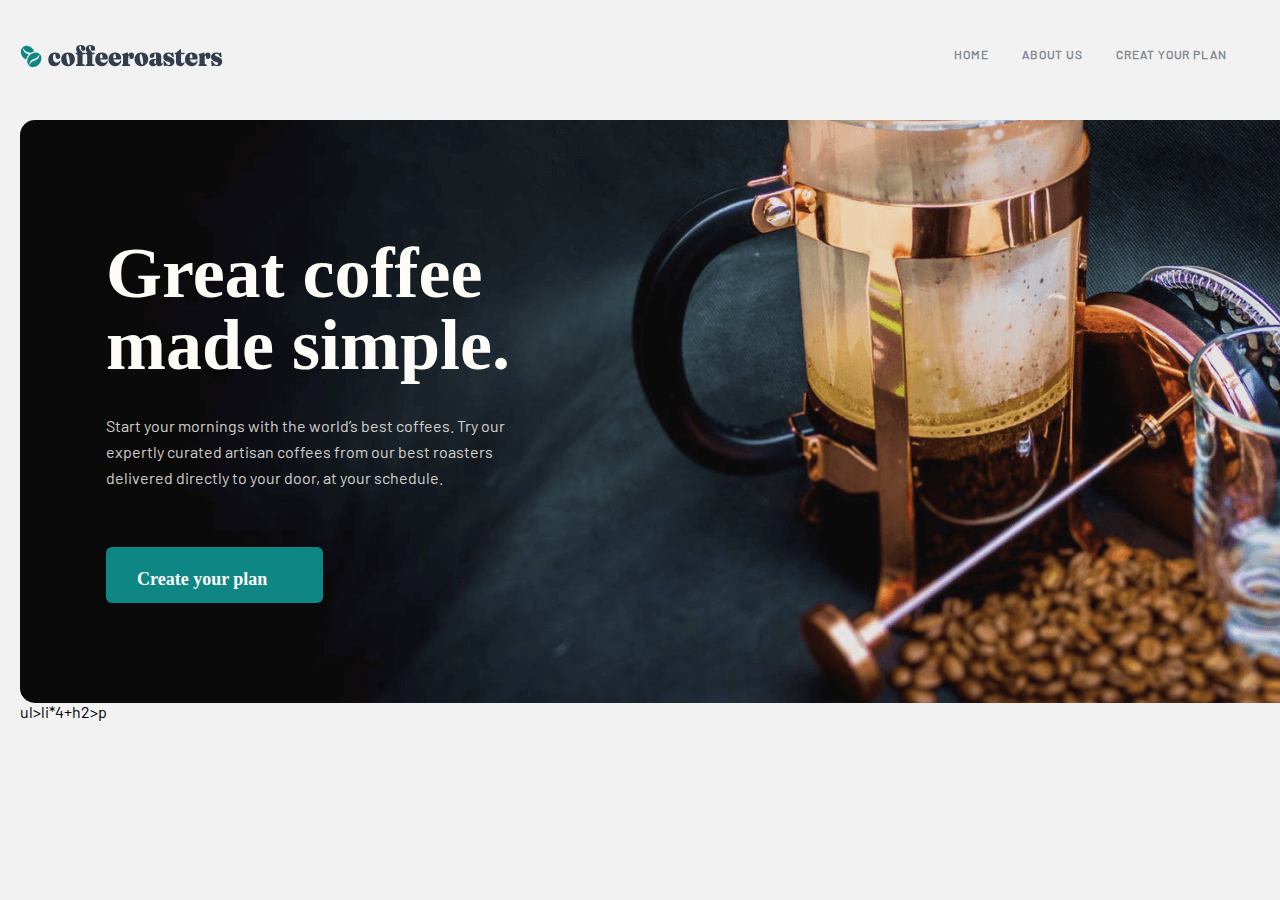
==== index.html @ 74afa766 "Initial Commit" ====
<!DOCTYPE html>
<html lang="en">
<head>
  <meta charset="UTF-8">
  <meta http-equiv="X-UA-Compatible" content="IE=edge">
  <meta name="viewport" content="width=device-width, initial-scale=1.0">
  <link rel="stylesheet" href="css/normalize.css">
  <link rel="stylesheet" href="css/styles.css">
  <title>Coffeeroaster</title>
</head>
<body>
<footer class="container">
<div class="header">
  <div>
    <img src="img/logo.svg" alt="Logo of Coffeeroaster" width="203px" height="24px">
  </div>
  <nav class="nav">
    <ul class="nav-links">
      <li class="nav-item"><a class="nav-link" href="#">home</a></li>
      <li class="nav-item"><a class="nav-link" href="#">about us</a></li>
      <li class="nav-item"><a class="nav-link" href="#">creat your plan</a></li>
    </ul>
  </nav>
</div>
<div class="hero-img">
<h1 class="hero-header">Great coffee
  made simple.</h1>
  <p class="hero-text">Start your mornings with the world’s best coffees. Try our expertly curated artisan coffees from our best roasters delivered directly to your door, at your schedule.</p>
  <div class="hero-link-item"><a class="hero-link" href="#">Create your plan</a></div>
</div>
</footer>


<!-- MAIN -->
<main class="container">
<section class="list">
  ul>li*4+h2>p
</section>
</main>
</body>
</html>
---- css/styles.css ----
@font-face {
  font-family: "Barlow";
  src: url("../fonts/Barlow-Regular.woff2") format("woff2"),
    url("../fonts/Barlow-Regular.woff") format("woff");
  font-weight: normal;
  font-style: normal;
  font-display: swap;
}

@font-face {
  font-family: "Fraunces 9pt";
  src: url("../fonts/Fraunces9pt-Black.woff2") format("woff2"),
    url("../fonts/Fraunces9pt-Black.woff") format("woff");
  font-weight: 900;
  font-style: normal;
  font-display: swap;
}

body {
  font-family: "Barlow";
  font-size: 16px;
  background-color: #F2F2F2;
}

html {
  box-sizing: border-box;
}

*,
*::before,
*::after {
  box-sizing: inherit;
  margin: 0;
}

.container {
  max-width: 1320px;
  padding-left: 20px;
  padding-right: 20px;
  margin-left: auto;
  margin-right: auto;
}

.header {
  display: flex;
  justify-content: center;
  margin-top: 44px;
}

.nav {
  margin-left: auto;
}

.nav-links {
  display: flex;
  list-style: none;
}

.nav-item {
  margin-right: 33px;

}

.nav-link {
  text-decoration: none;
  font-weight: bold;
  font-size: 12px;
  line-height: 15px;
  letter-spacing: 0.923077px;
  text-transform: uppercase;
  color: #83888F;
}

.hero-img {
  padding-left: 86px;
  background-image: url(../img/hero-img.png);
  width: 1280px;
  background-size: cover;
  padding-bottom: 100px;
  border-radius: 15px;

}
.header {;
}

.hero-header {
  font-family: Fraunces;
  padding: 117px 702px 0px 0px;
  margin-bottom: 32px;
  font-style: normal;
  font-weight: 900;
  font-size: 72px;
  line-height: 72px;
  color: #FEFCF7;
}

.hero-text {
  padding-right: 750px;
  margin-bottom: 56px;
  font-style: normal;
  font-weight: normal;
  font-size: 16px;
  line-height: 26px;
  color: #FEFCF7;
  mix-blend-mode: normal;
  opacity: 0.8;
}
.hero-link-item {
  width: 217px;
  height: 56px;
  padding: 15px 31px 16px 31px;
  background:  #0E8784;
  border-radius: 6px;
}
.hero-link  {
text-decoration: none;
font-family: Fraunces;
font-style: normal;
font-weight: 900;
font-size: 18px;
line-height: 35px;
text-align: center;

color: #FEFCF7;
}
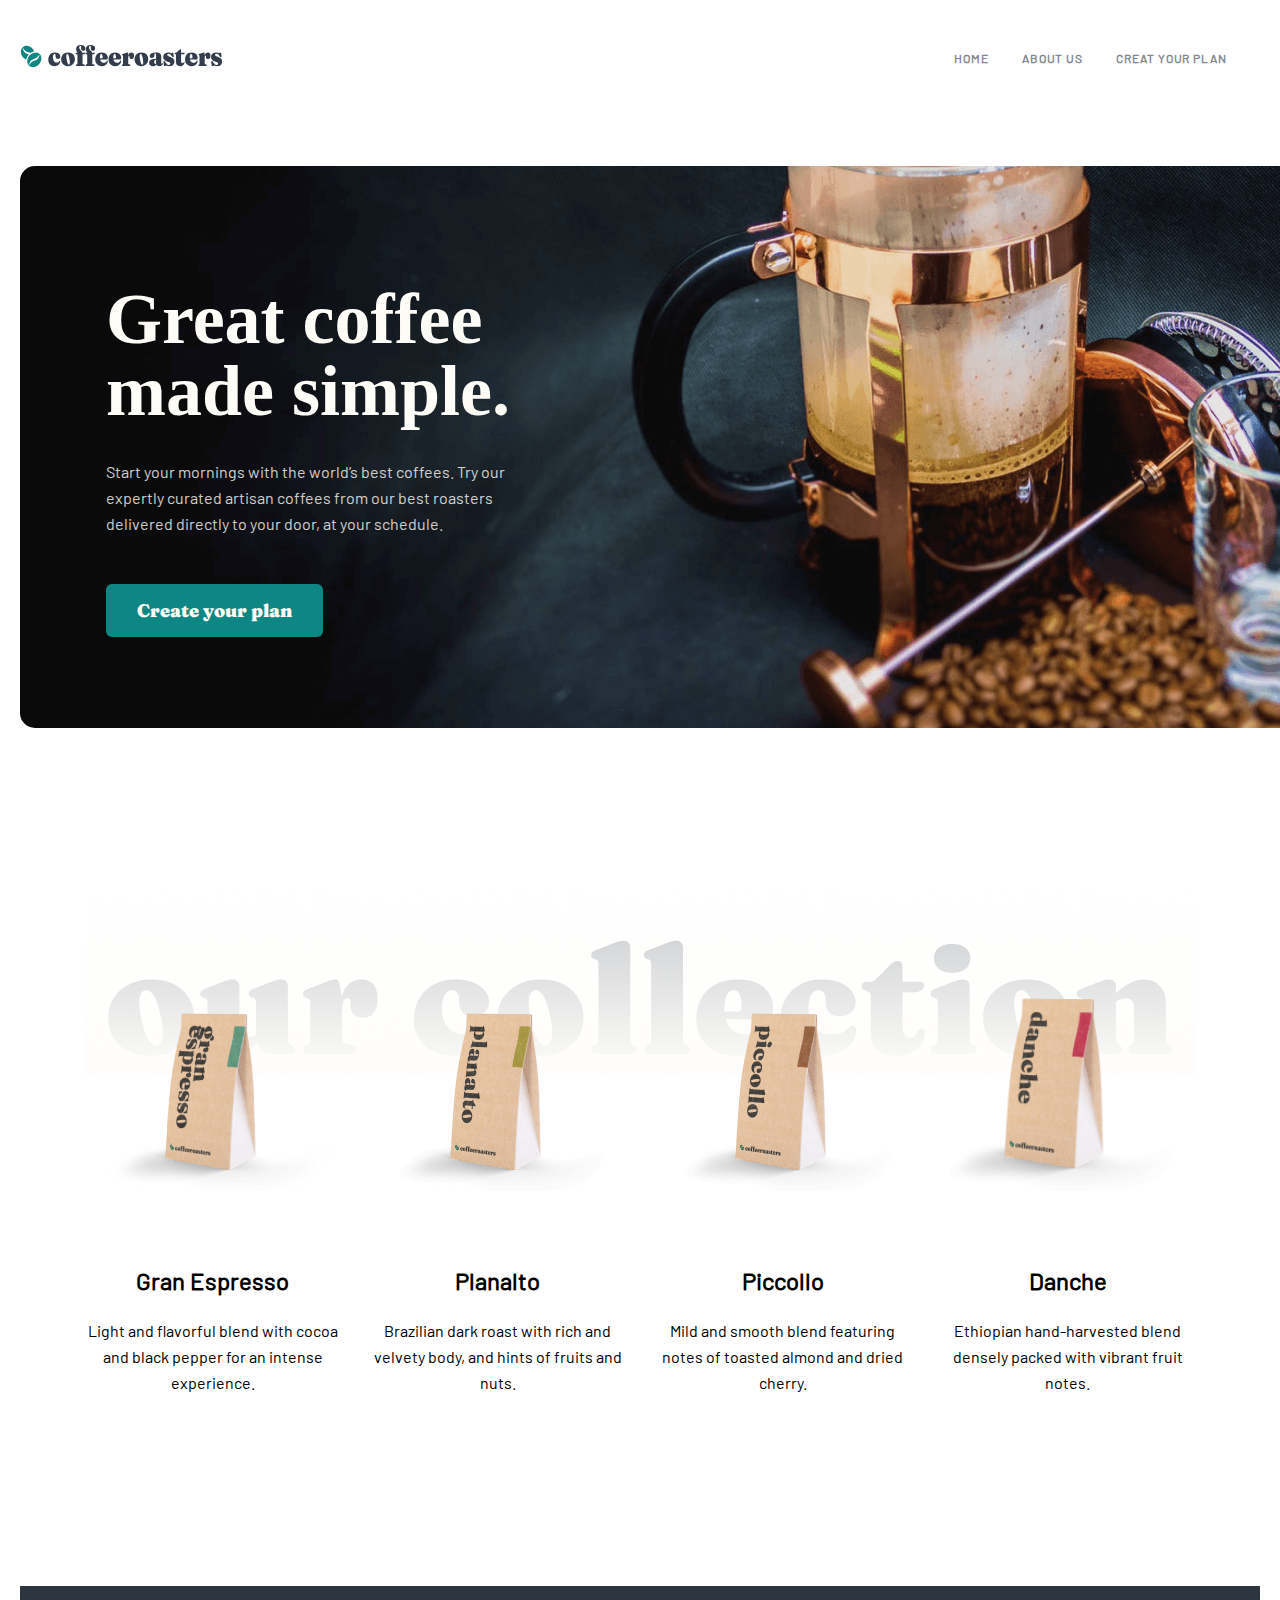
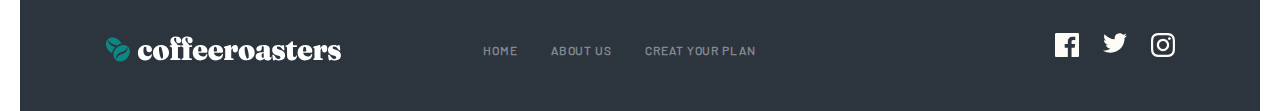
==== commit 39d56fe8: "Add home page collection" ====
--- a/index.html
+++ b/index.html
@@ -16,26 +16,101 @@
   </div>
   <nav class="nav">
     <ul class="nav-links">
-      <li class="nav-item"><a class="nav-link" href="#">home</a></li>
-      <li class="nav-item"><a class="nav-link" href="#">about us</a></li>
-      <li class="nav-item"><a class="nav-link" href="#">creat your plan</a></li>
+      <li class="nav-item"><a class="nav-link" href="index.html">home</a></li>
+      <li class="nav-item"><a class="nav-link" href="about.html">about us</a></li>
+      <li class="nav-item"><a class="nav-link" href="plan.html">creat your plan</a></li>
     </ul>
   </nav>
 </div>
 <div class="hero-img">
 <h1 class="hero-header">Great coffee
   made simple.</h1>
-  <p class="hero-text">Start your mornings with the world’s best coffees. Try our expertly curated artisan coffees from our best roasters delivered directly to your door, at your schedule.</p>
-  <div class="hero-link-item"><a class="hero-link" href="#">Create your plan</a></div>
+  <p class="hero-text">
+    Start your mornings with the world’s best coffees. Try our expertly curated artisan coffees from our best roasters delivered directly to your door, at your schedule.
+  </p>
+    <a class="hero-link" href="#">Create your plan</a>
 </div>
 </footer>
 
 
 <!-- MAIN -->
-<main class="container">
-<section class="list">
-  ul>li*4+h2>p
-</section>
+<main>
+  <section class="collection">
+    <div class="container">
+      <div class="collection-wrapper">
+        <ul class="collection-list">
+          <li class="collection-item">
+            <img class="collection__img" src="img/collection-gran-espresso.png" alt="Gran Espresso Coffee" height="193" width="256" srcset="img/collection-gran-espresso.png 1x, img/collection-gran-espresso@2x.png 2x">
+            <h2 class="collection__heading">Gran Espresso</h2>
+            <p class="collection__text">
+             Light and flavorful blend with cocoa and black pepper for an intense     experience.
+            </p>
+          </li>
+          <li class="collection-item">
+            <img class="collection__img" src="img/collection-planalto.png" alt="Gran Espresso Coffee" height="193" width="256" srcset="img/collection-planalto.png 1x, img/collection-planalto@2x.png 2x">
+            <h2 class="collection__heading">Planalto</h2>
+            <p class="collection__text">
+             Brazilian dark roast with rich and velvety body, and hints of fruits and nuts.
+            </p>
+          </li>
+          <li class="collection-item">
+            <img class="collection__img" src="img/collection-piccollo.png" alt="Gran Espresso Coffee" height="193" width="256" srcset="img/collection-piccollo.png 1x, img/collection-piccollo@2x.png 2x">
+            <h2 class="collection__heading">Piccollo</h2>
+            <p class="collection__text">
+             Mild and smooth blend featuring notes of toasted almond and dried cherry.
+            </p>
+          </li>
+          <li class="collection-item">
+            <img class="collection__img" src="img/collection-danche.png" alt="Gran Espresso Coffee" height="193" width="256" srcset="img/collection-danche.png 1x, img/collection-danche@2x.png 2x">
+            <h2 class="collection__heading">Danche</h2>
+            <p class="collection__text">
+             Ethiopian hand-harvested blend densely packed with vibrant fruit notes.
+            </p>
+          </li>
+        </ul>
+      </div>
+    </div>
+  </section>
 </main>
+<footer >
+  <div class="container">
+    <div class="site-footer">
+      <img src="img/logo-footer.svg" alt="Logo Coffee Roaster">
+
+  <nav class="nav-footer">
+    <ul class="nav-links">
+      <li class="nav-item"><a class="nav-link" href="index.html">home</a></li>
+      <li class="nav-item"><a class="nav-link" href="about.html">about us</a></li>
+      <li class="nav-item"><a class="nav-link" href="plan.html">creat your plan</a></li>
+    </ul>
+  </nav>
+
+  <ul class="footer-link">
+    <li class="footer__link-media">
+      <a href="https://www.facebook.com/avazkhon.rustamov/">
+        <svg class="media-link--footer" width="24" height="24" viewBox="0 0 24 24" fill="none" xmlns="http://www.w3.org/2000/svg">
+        <path d="M22.675 0H1.325C0.593 0 0 0.593 0 1.325V22.676C0 23.407 0.593 24 1.325 24H12.82V14.706H9.692V11.084H12.82V8.413C12.82 5.313 14.713 3.625 17.479 3.625C18.804 3.625 19.942 3.724 20.274 3.768V7.008L18.356 7.009C16.852 7.009 16.561 7.724 16.561 8.772V11.085H20.148L19.681 14.707H16.561V24H22.677C23.407 24 24 23.407 24 22.675V1.325C24 0.593 23.407 0 22.675 0Z" />
+        </svg>
+      </a>
+    </li>
+  </svg>
+    <li class="footer__link-media">
+      <a href="https://twitter.com/avazrustamov1">
+        <svg class="media-link--footer"   width="24" height="20" viewBox="0 0 24 20" fill="none" xmlns="http://www.w3.org/2000/svg">
+        <path d="M24 2.55705C23.117 2.94905 22.168 3.21305 21.172 3.33205C22.189 2.72305 22.97 1.75805 23.337 0.608047C22.386 1.17205 21.332 1.58205 20.21 1.80305C19.313 0.846047 18.032 0.248047 16.616 0.248047C13.437 0.248047 11.101 3.21405 11.819 6.29305C7.728 6.08805 4.1 4.12805 1.671 1.14905C0.381 3.36205 1.002 6.25705 3.194 7.72305C2.388 7.69705 1.628 7.47605 0.965 7.10705C0.911 9.38805 2.546 11.522 4.914 11.997C4.221 12.185 3.462 12.229 2.69 12.081C3.316 14.037 5.134 15.46 7.29 15.5C5.22 17.123 2.612 17.848 0 17.54C2.179 18.937 4.768 19.752 7.548 19.752C16.69 19.752 21.855 12.031 21.543 5.10605C22.505 4.41105 23.34 3.54405 24 2.55705Z"/>
+      </a>
+    </li>
+
+    <li class="footer__link-media">
+      <a href="https://www.instagram.com/avazrustamov_/">
+        <svg class="media-link--footer" width="24" height="24" viewBox="0 0 24 24" fill="none" xmlns="http://www.w3.org/2000/svg">
+        <path fill-rule="evenodd" clip-rule="evenodd" d="M12 0C8.741 0 8.333 0.014 7.053 0.072C2.695 0.272 0.273 2.69 0.073 7.052C0.014 8.333 0 8.741 0 12C0 15.259 0.014 15.668 0.072 16.948C0.272 21.306 2.69 23.728 7.052 23.928C8.333 23.986 8.741 24 12 24C15.259 24 15.668 23.986 16.948 23.928C21.302 23.728 23.73 21.31 23.927 16.948C23.986 15.668 24 15.259 24 12C24 8.741 23.986 8.333 23.928 7.053C23.732 2.699 21.311 0.273 16.949 0.073C15.668 0.014 15.259 0 12 0ZM12 2.163C15.204 2.163 15.584 2.175 16.85 2.233C20.102 2.381 21.621 3.924 21.769 7.152C21.827 8.417 21.838 8.797 21.838 12.001C21.838 15.206 21.826 15.585 21.769 16.85C21.62 20.075 20.105 21.621 16.85 21.769C15.584 21.827 15.206 21.839 12 21.839C8.796 21.839 8.416 21.827 7.151 21.769C3.891 21.62 2.38 20.07 2.232 16.849C2.174 15.584 2.162 15.205 2.162 12C2.162 8.796 2.175 8.417 2.232 7.151C2.381 3.924 3.896 2.38 7.151 2.232C8.417 2.175 8.796 2.163 12 2.163ZM5.838 12C5.838 8.597 8.597 5.838 12 5.838C15.403 5.838 18.162 8.597 18.162 12C18.162 15.404 15.403 18.163 12 18.163C8.597 18.163 5.838 15.403 5.838 12ZM12 16C9.791 16 8 14.21 8 12C8 9.791 9.791 8 12 8C14.209 8 16 9.791 16 12C16 14.21 14.209 16 12 16ZM16.965 5.595C16.965 4.8 17.61 4.155 18.406 4.155C19.201 4.155 19.845 4.8 19.845 5.595C19.845 6.39 19.201 7.035 18.406 7.035C17.61 7.035 16.965 6.39 16.965 5.595Z"/>
+        </svg>
+      </a>
+    </li>
+  </ul>
+    </div>
+  </div>
+</footer>
 </body>
 </html>--- a/css/styles.css
+++ b/css/styles.css
@@ -19,7 +19,9 @@
 body {
   font-family: "Barlow";
   font-size: 16px;
-  background-color: #F2F2F2;
+  line-height: 26px;
+  background-color: #fff;
+  ;
 }
 
 html {
@@ -39,6 +41,17 @@
   padding-right: 20px;
   margin-left: auto;
   margin-right: auto;
+}
+
+.visually-hidden {
+  position: absolute;
+  width: 1px;
+  height: 1px;
+  margin: -1px;
+  border: 0;
+  padding: 0;
+  clip: rect(0 0 0 0);
+  overflow: hidden;
 }
 
 .header {
@@ -80,7 +93,8 @@
   border-radius: 15px;
 
 }
-.header {;
+.header {
+  padding-bottom: 43px;
 }
 
 .hero-header {
@@ -105,21 +119,298 @@
   mix-blend-mode: normal;
   opacity: 0.8;
 }
-.hero-link-item {
-  width: 217px;
-  height: 56px;
-  padding: 15px 31px 16px 31px;
+
+.hero-link  {
+  font-family: "Fraunces 9pt", "Times New Roman", "serif";
+  padding: 15px 31px;
+  text-decoration: none;
+  font-weight: 900;
+  font-size: 18px;
+  line-height: 35px;
   background:  #0E8784;
   border-radius: 6px;
-}
-.hero-link  {
-text-decoration: none;
-font-family: Fraunces;
-font-style: normal;
-font-weight: 900;
-font-size: 18px;
-line-height: 35px;
-text-align: center;
-
-color: #FEFCF7;
+  /* text-align: center; */
+  color: #FEFCF7;
+}
+
+
+/* COLLECTION  */
+.collection {}
+
+.collection-wrapper {
+  background-image: url(../img/collection-bg-img.png);
+  background-position: calc(50%)  150px;
+  background-repeat: no-repeat;
+  padding-top: 270px;
+  padding-bottom: 190px;
+}
+
+.collection-list {
+  display: flex;
+  justify-content: center;
+  list-style: none;
+  padding-left: 0;
+  margin-left: -30px;
+}
+
+.collection-item {
+  margin-left: 30px;
+  width: 255px;
+  text-align: center;
+}
+
+.collection__img {
+  margin-bottom: 70px;
+}
+
+.collection__heading {
+  margin-top: 0;
+  margin-bottom: 24px;
+}
+
+.collection__text {
+  margin: 0;
+}
+
+/* FOOTER */
+.site-footer {
+  display: flex;
+  align-items: center;
+  background-color: #2C343E;
+  padding: 47px 85px;
+}
+
+.nav-footer {
+  margin-left: 102px;
+  margin-right: auto;
+}
+.footer-link {
+  display: flex;
+  list-style: none;
+}
+.footer__link-media:not(:last-child) {
+  margin-right: 24px;
+}
+.media-link--footer {
+  fill: #FEFCF7
+}
+.media-link--footer:hover {
+  fill: #fefcf7d3
+}
+.media-link--footer:active {
+  fill: #fefcf786
+}
+
+/* ABOUT */
+.about-hero {
+  background-image: url(../img/about-hero-bg.png);
+  background-size: center center;
+  padding-top: 137px;
+  padding-bottom: 137px;
+  padding-left: 85px;
+}
+
+
+
+.about__headeing {
+  font-size: 40px;
+  line-height: 48px;
+  color: #FEFCF7;
+  margin-top: 0;
+  font-weight: 900;
+  margin-bottom: 24px;
+}
+
+.about__text {
+    color: #FEFCF7;
+    width: 445px;
+}
+
+
+/* PLAN */
+.hero-plan {
+  background-image: url(../img/plan-bg-hero.png);
+}
+
+.plan-heading {
+  font-family: "Fraunces 9pt",
+  "Times New Roman",
+  serif;
+  font-weight: 900;
+  font-size: 72px;
+  line-height: 72px;
+  color: #FEFCF7;
+}
+
+.plan__text {
+  opacity: 0.8;
+}
+
+.plan-list {
+  margin-right: 125px;
+  list-style: none;
+  padding-left: 0;
+
+}
+
+.plan-list-item {
+  border-bottom: 1px solid #83888F;
+  width: 230px;
+  padding-bottom: 24px;
+  padding-top: 24px;
+}
+
+
+.site-form {
+  padding-top: 144px;
+  padding-bottom: 168px;
+}
+
+.form-wrapper {
+  display: flex;
+}
+
+.order__heading {
+  font-family: "Fraunces 9pt", "Times New Roman", "serif";
+  font-style: normal;
+  font-weight: 900;
+  font-size: 40px;
+  line-height: 48px;
+  color: #83888F;
+
+}
+
+.form-order--heading-top {
+  display: flex;
+  width: 730px;
+  padding-bottom: 56px;
+}
+
+.form-arrow--button {
+  border: none;
+  padding: 0;
+  margin-left: auto;
+  background-color: #fff;
+}
+
+.form-arrow--button:active {
+  rotate: 180deg;
+}
+
+.order-list {
+  display: flex;
+  list-style: none;
+  padding-left: 0;
+  margin-left: -30px;
+}
+.site-order--wrapper {
+  display: none;
+  margin-bottom: 88px;
+}
+
+.site-order--open {
+  display: block;
+}
+
+.order-item {
+  margin-left: 30px;
+}
+
+.plan-list__link {
+  text-decoration: none;
+  font-family: "Fraunces 9pt", "Times New Roman", serif;
+  font-weight: 900;
+  font-size: 24px;
+  line-height: 32px;
+  color: #333D4B;
+  opacity: 0.4;
+
+
+}
+.plan-list__link--active {
+  color: #333D4B;
+  opacity: 1;
+}
+
+.plan-list__num {
+  color: #83888F;
+  margin-right: 24px;
+}
+
+.plan__radio {
+  background-color: red;
+}
+
+.order__text--form {
+  margin: 0;
+}
+
+.order-input__box{
+  background-color: #F4F1EB;
+  /* background-color: #ccc; */
+  border-radius: 8px;
+  padding: 32px 28px 84px 28px;
+  width: 228px;
+
+}
+
+.order-input:checked ~ .order-input__box {
+  /* background-color: #F4F1EB; */
+  background-color: #0E8784;
+
+}
+
+.order__heading--list {
+  margin-top: 0;
+  margin-bottom: 24px;
+}
+
+.order-latter {
+  margin-bottom: 40px;
+}
+
+.order-latter--wrapper {
+  background-color: #333D4B;
+  width: 730px;
+  padding: 47px 64px;
+  border-radius: 8px;
+  margin-bottom: 40px;
+}
+
+.order__summary {
+  font-size: 16px;
+  line-height: 26px;
+  text-transform: uppercase;
+  color: #FFFFFF;
+  opacity: 0.5;
+
+}
+
+.order-summary__text {
+  font-family: "Fraunces 9pt", "Times New Roman", "serif";
+  font-weight: 900;
+  font-size: 24px;
+  line-height: 40px;
+  color: #FFFFFF;
+}
+
+.summary-green {
+  color: #0E8784;
+
+}
+
+.button-plan--form {
+  display: flex;
+  justify-content: flex-end;
+  border: none;
+  background: #E2DEDB;
+  border-radius: 6px;
+  padding: 15px 35px;
+  color: #FEFCF7;
+  font-family: "Fraunces 9pt",
+  "Times New Roman",
+  "serif";
+  font-weight: 900;
+  font-size: 18px;
+  line-height: 25px;
 }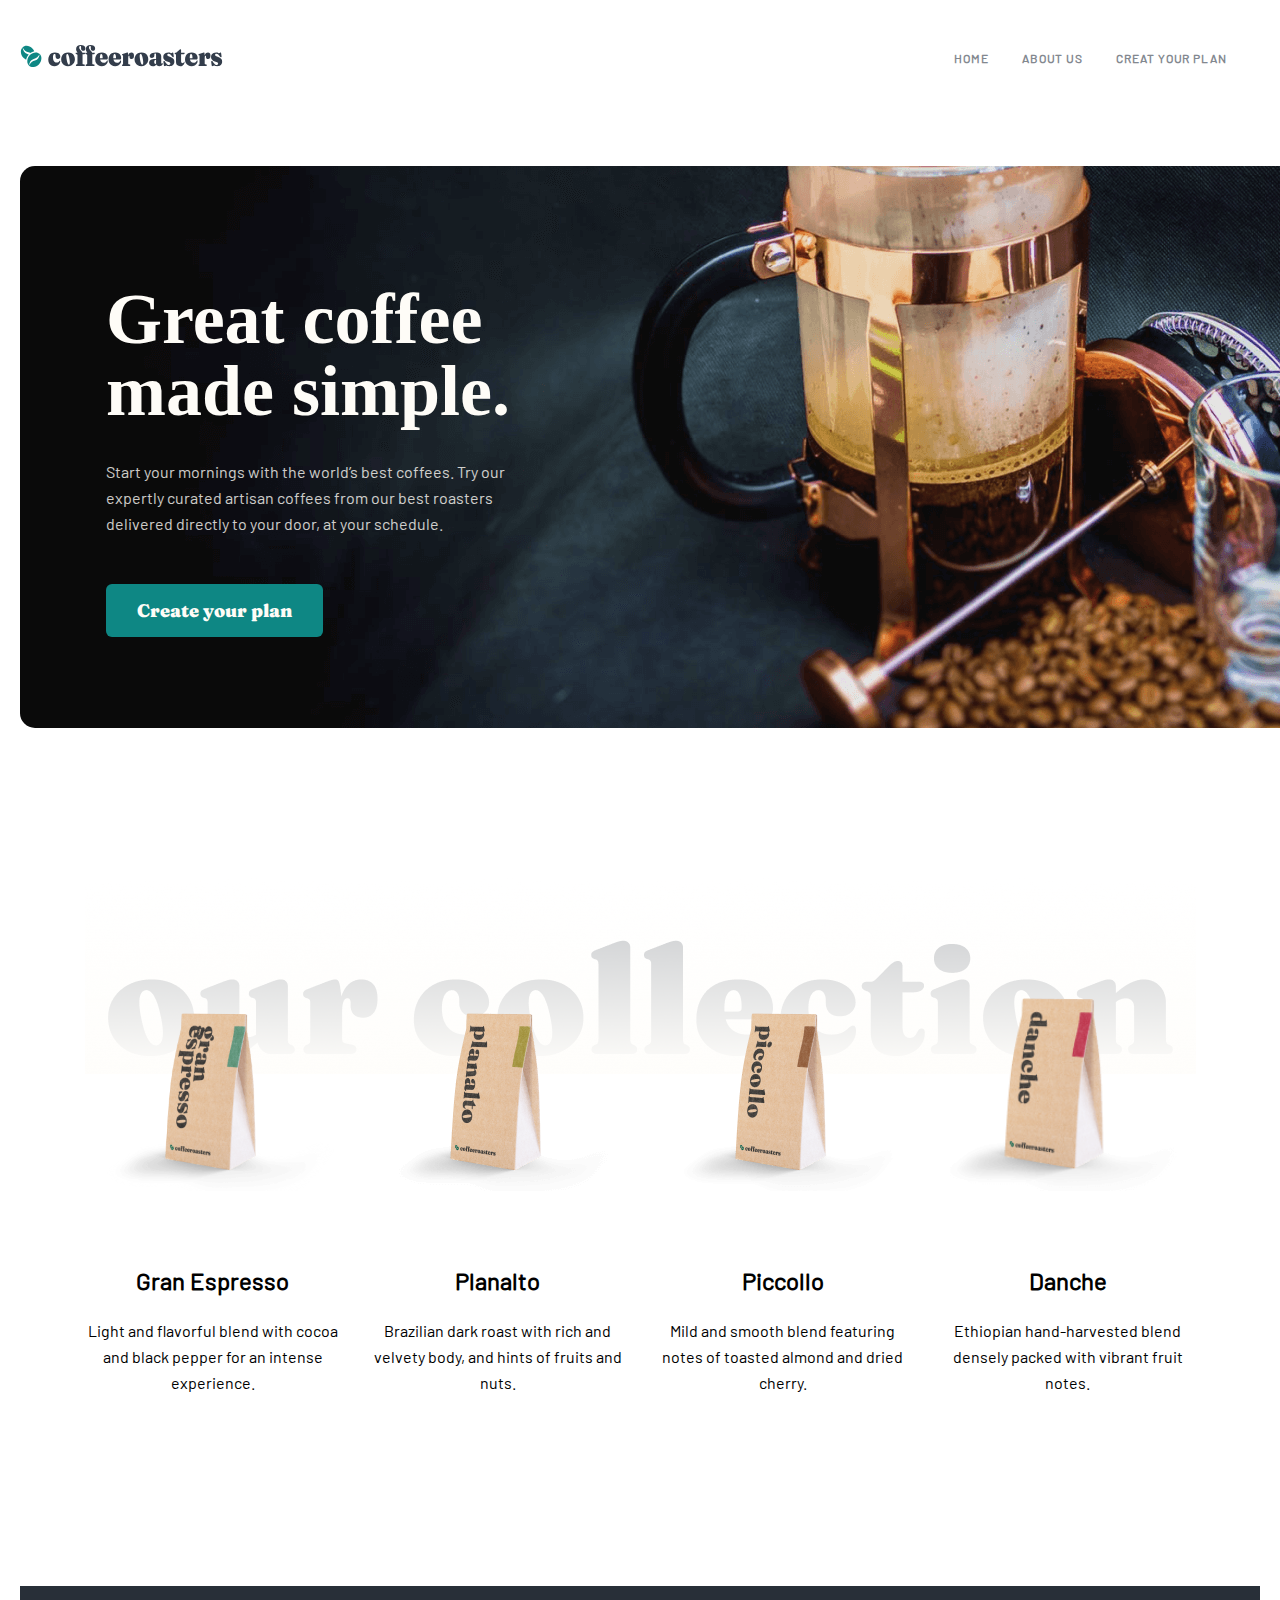
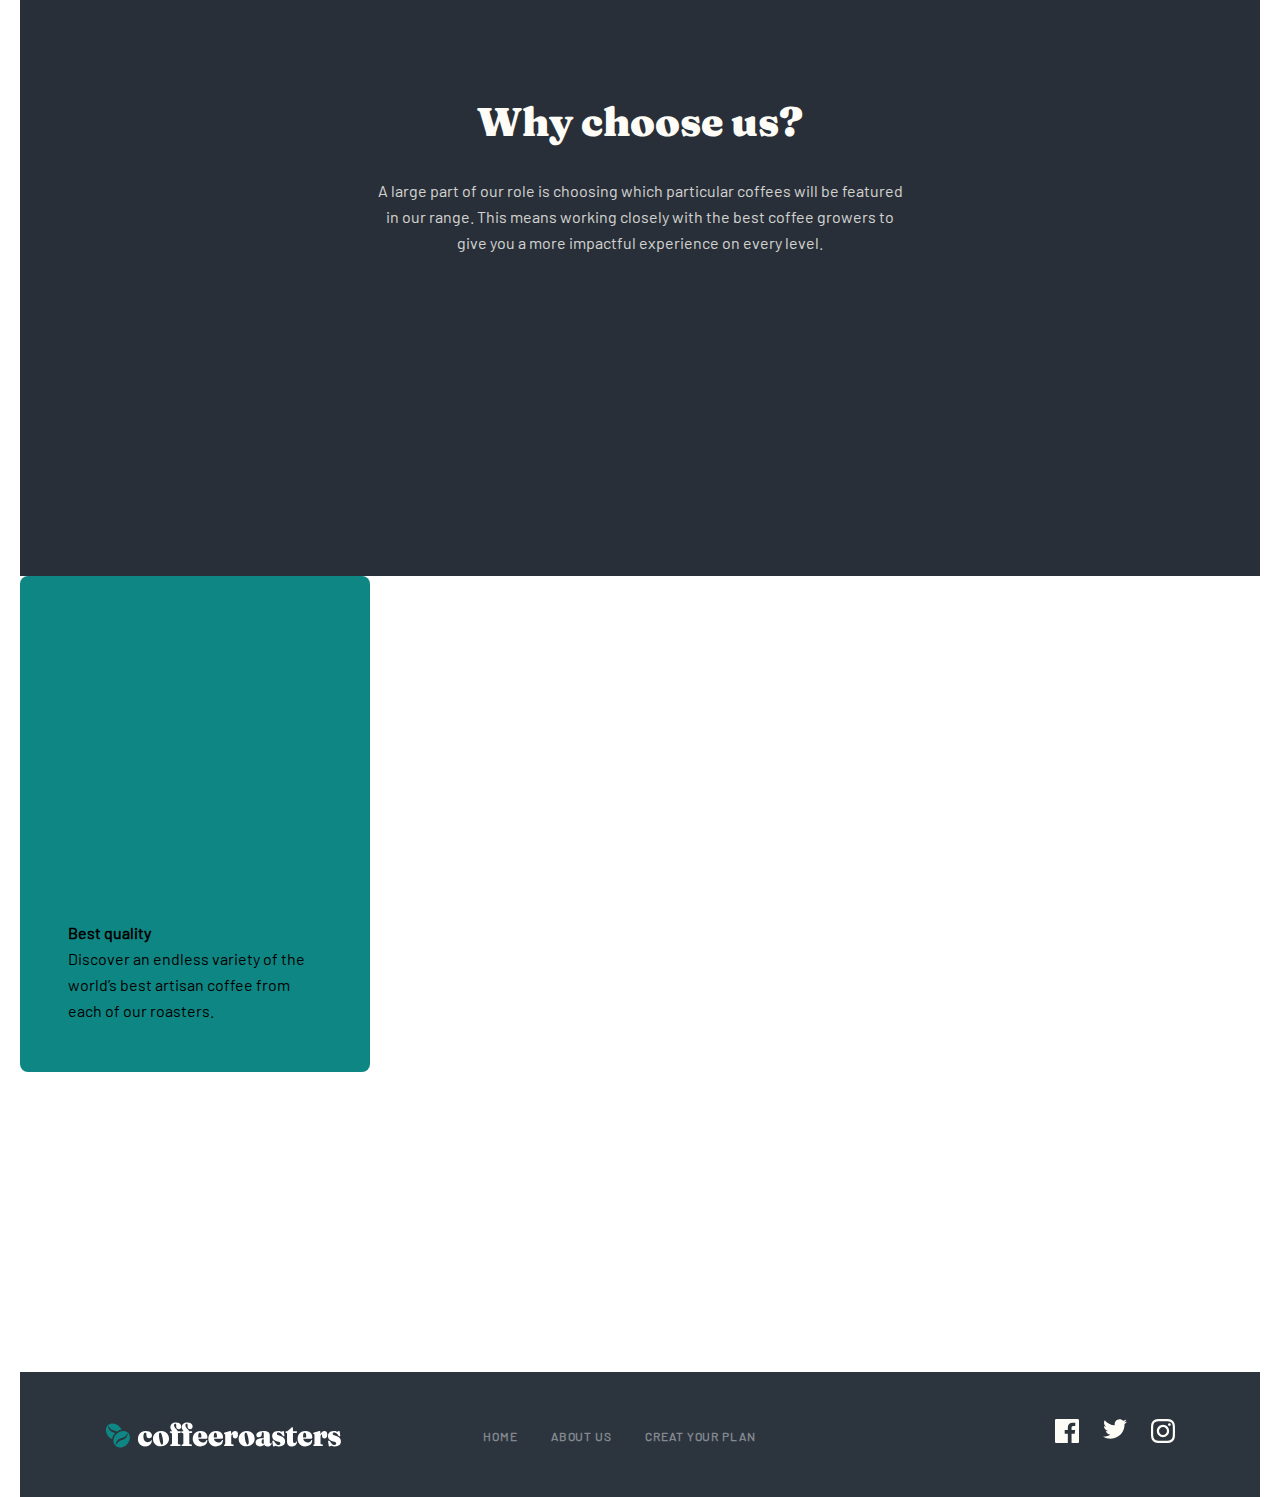
==== commit e99bad9a: "Add nav burger" ====
--- a/index.html
+++ b/index.html
@@ -21,6 +21,11 @@
       <li class="nav-item"><a class="nav-link" href="plan.html">creat your plan</a></li>
     </ul>
   </nav>
+
+  <!-- Burger Nav  -->
+  <button class="burger-nav" type="button">
+    <img src="img/burger-mobile.svg" alt="Burger Navigation" width="16" height="15">
+  </button>
 </div>
 <div class="hero-img">
 <h1 class="hero-header">Great coffee
@@ -41,36 +46,71 @@
         <ul class="collection-list">
           <li class="collection-item">
             <img class="collection__img" src="img/collection-gran-espresso.png" alt="Gran Espresso Coffee" height="193" width="256" srcset="img/collection-gran-espresso.png 1x, img/collection-gran-espresso@2x.png 2x">
-            <h2 class="collection__heading">Gran Espresso</h2>
-            <p class="collection__text">
-             Light and flavorful blend with cocoa and black pepper for an intense     experience.
-            </p>
+            <div class="colllection-content">
+              <h2 class="collection__heading">Gran Espresso</h2>
+              <p class="collection__text">
+               Light and flavorful blend with cocoa and black pepper for an intense     experience.
+              </p>
+            </div>
           </li>
           <li class="collection-item">
             <img class="collection__img" src="img/collection-planalto.png" alt="Gran Espresso Coffee" height="193" width="256" srcset="img/collection-planalto.png 1x, img/collection-planalto@2x.png 2x">
-            <h2 class="collection__heading">Planalto</h2>
-            <p class="collection__text">
-             Brazilian dark roast with rich and velvety body, and hints of fruits and nuts.
-            </p>
+            <div class="colllection-content">
+              <h2 class="collection__heading">Planalto</h2>
+              <p class="collection__text">
+               Brazilian dark roast with rich and velvety body, and hints of fruits and nuts.
+              </p>
+            </div>
           </li>
           <li class="collection-item">
             <img class="collection__img" src="img/collection-piccollo.png" alt="Gran Espresso Coffee" height="193" width="256" srcset="img/collection-piccollo.png 1x, img/collection-piccollo@2x.png 2x">
-            <h2 class="collection__heading">Piccollo</h2>
-            <p class="collection__text">
-             Mild and smooth blend featuring notes of toasted almond and dried cherry.
-            </p>
+            <div class="colllection-content">
+              <h2 class="collection__heading">Piccollo</h2>
+              <p class="collection__text">
+               Mild and smooth blend featuring notes of toasted almond and dried cherry.
+              </p>
+            </div>
           </li>
           <li class="collection-item">
             <img class="collection__img" src="img/collection-danche.png" alt="Gran Espresso Coffee" height="193" width="256" srcset="img/collection-danche.png 1x, img/collection-danche@2x.png 2x">
-            <h2 class="collection__heading">Danche</h2>
-            <p class="collection__text">
-             Ethiopian hand-harvested blend densely packed with vibrant fruit notes.
-            </p>
+            <div class="colllection-content">
+              <h2 class="collection__heading">Danche</h2>
+              <p class="collection__text">
+               Ethiopian hand-harvested blend densely packed with vibrant fruit notes.
+              </p>
+            </div>
           </li>
         </ul>
       </div>
     </div>
   </section>
+
+
+  <div class="feature">
+    <div class="container">
+      <div class="feature-wrapper">
+        <h3 class="feature__heading">
+          Why choose us?
+        </h3>
+        <p class="feature__text">
+          A large part of our role is choosing which particular coffees will be featured
+          in our range. This means working closely with the best coffee growers to give
+          you a more impactful experience on every level.
+        </p>
+      </div>
+
+      <ul class="feature__list">
+        <li class="feature__item">
+          <h4 class="feature__heading--list">
+            Best quality
+          </h4>
+          <p class="feature__text--list">
+            Discover an endless variety of the world’s best artisan coffee from each of our roasters.
+          </p>
+        </li>
+      </ul>
+    </div>
+  </div>
 </main>
 <footer >
   <div class="container">
--- a/css/styles.css
+++ b/css/styles.css
@@ -84,6 +84,12 @@
   color: #83888F;
 }
 
+.burger-nav {
+  border: none;
+  background-color: transparent;
+  margin-left: auto;
+}
+
 .hero-img {
   padding-left: 86px;
   background-image: url(../img/hero-img.png);
@@ -135,8 +141,6 @@
 
 
 /* COLLECTION  */
-.collection {}
-
 .collection-wrapper {
   background-image: url(../img/collection-bg-img.png);
   background-position: calc(50%)  150px;
@@ -163,13 +167,75 @@
   margin-bottom: 70px;
 }
 
+
 .collection__heading {
+  word-break: break-all;
   margin-top: 0;
   margin-bottom: 24px;
 }
 
 .collection__text {
   margin: 0;
+}
+
+
+
+/* FEATURE  */
+.feature {
+  padding-bottom: 300px;
+
+}
+
+.feature-wrapper {
+  background-color: #282F38;
+  padding-bottom: 320px;
+  padding-top: 112px;
+}
+
+.feature__heading {
+  font-family: "Fraunces 9pt", "Times New Roman", "Serif";
+  font-weight: 900;
+  font-size: 40px;
+  line-height: 48px;
+  text-align: center;
+  color: #FEFCF7;
+  margin-top: 0;
+  margin-bottom: 32px;
+}
+
+.feature__text {
+  font-size: 16px;
+  line-height: 26px;
+  text-align: center;
+  color: #FEFCF7;
+  opacity: 0.8;
+  width: 540px;
+  margin-right: auto;
+  margin-left: auto;
+  margin-top: 0;
+  margin-bottom: 0;
+}
+
+.feature__list {
+  padding-left: 0;
+  list-style: none;
+}
+
+.feature__item {
+
+  background-size: calc(50%);
+  background-color: #0E8784;
+  width: 350px;
+  padding: 200px 48px 48px 48px;
+  border-radius: 8px;
+}
+.feature__heading--list::before {
+  content: "";
+  display: block;
+  background-image: url(../img/feature-coffee-bean.png);
+  background-repeat: no-repeat;
+  background-position: calc(50%) -10px;
+  padding: 72px;
 }
 
 /* FOOTER */
@@ -413,4 +479,118 @@
   font-weight: 900;
   font-size: 18px;
   line-height: 25px;
+}
+
+/* MEDIA  */
+@media only screen and (max-width: 900px) {
+
+  .collection-item {
+    display: flex;
+    width: 100%;
+     margin-left: auto;
+     margin-right: auto;
+    /* margin-left: 0; */
+  }
+
+  .collection-list {
+    flex-direction: column;
+    padding-left: 20px;
+    padding-right: 20px;
+
+  }
+
+  .collection__text {
+    line-height: 25px;
+    font-size: 15px;
+  }
+
+  .collection__img {
+    margin-bottom: 0;
+  }
+
+  .colllection-content {
+    width: 282px;
+    margin-left: 36px;
+  }
+
+  .collection-wrapper {
+    background-size: 650px;
+  }
+
+  .hero-img {
+    padding-left: 58px;
+    background-image: url(../img/hero-img.png);
+    width: 80%;
+    background-size: cover;
+
+
+  }
+
+  .hero-text {
+    padding-right: 30%;
+    margin-bottom: 40px;
+    font-size: 15px;
+    line-height: 25px;
+    color: #FEFCF7;
+  }
+
+  .hero-header {
+    font-family: "Fraunces", "Times New Roman", "Serif";
+    padding-right: 35%;
+    margin-bottom: 32px;
+    font-style: normal;
+    font-weight: 900;
+    font-size: 48px;
+    line-height: 48px;
+    color: #FEFCF7;
+  }
+  .nav {
+    display: none;
+  }
+}
+
+@media only screen and (max-width: 500px) {
+      .collection-item {
+        flex-direction: column;
+        align-items: center;
+
+      }
+
+      .collection-item:not(:last-child) {
+        margin-bottom: 48px;
+      }
+
+      .collection__img {
+       margin-bottom: 24px;
+       }
+
+      .collection-wrapper {
+       background-size: 330px;
+        }
+
+        .hero-text {
+          padding-right: 0;
+          margin-bottom: 40px;
+
+        }
+
+        .hero-header {
+          padding-right: 0;
+          margin-bottom: 32px;
+
+        }
+          .hero-img {
+            /* padding-left: 58px; */
+            background-image: url(../img/hero-img.png);
+            width: 350px;
+            background-size: cover;
+
+
+          }
+}
+
+@media only screen and (min-width: 900px) {
+  .burger-nav {
+    display: none;
+  }
 }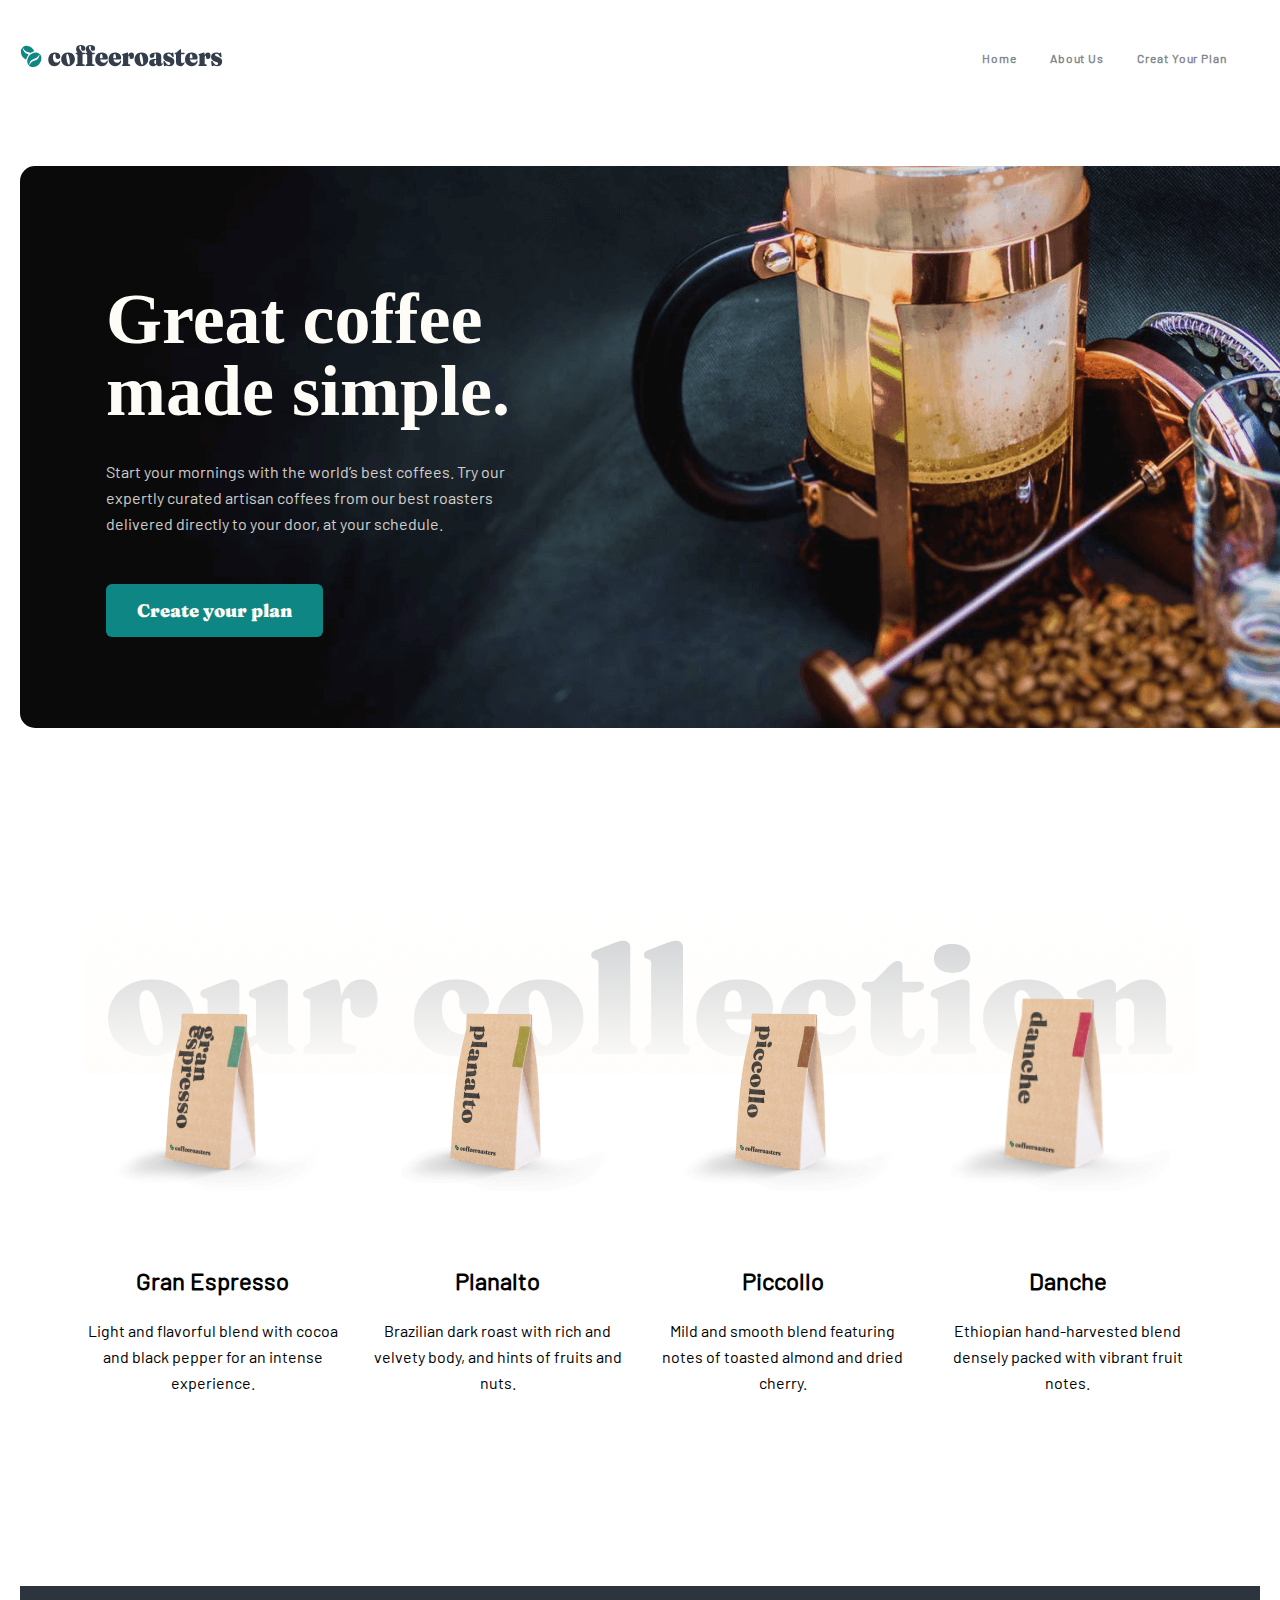
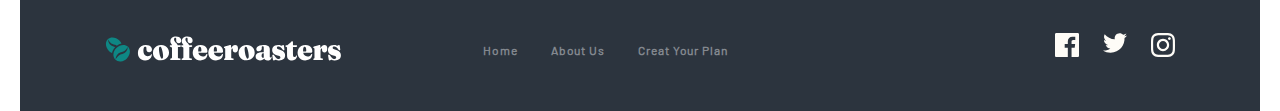
==== commit fda9d5b7: "Remove unnecessary thing" ====
--- a/index.html
+++ b/index.html
@@ -6,13 +6,15 @@
   <meta name="viewport" content="width=device-width, initial-scale=1.0">
   <link rel="stylesheet" href="css/normalize.css">
   <link rel="stylesheet" href="css/styles.css">
-  <title>Coffeeroaster</title>
+  <title>Coffee Roaster</title>
 </head>
 <body>
-<footer class="container">
+<div class="container">
 <div class="header">
   <div>
-    <img src="img/logo.svg" alt="Logo of Coffeeroaster" width="203px" height="24px">
+    <a href="index.html">
+      <img src="img/logo.svg" alt="Logo of Coffeeroaster" width="203px" height="24px">
+    </a>
   </div>
   <nav class="nav">
     <ul class="nav-links">
@@ -26,6 +28,8 @@
   <button class="burger-nav" type="button">
     <img src="img/burger-mobile.svg" alt="Burger Navigation" width="16" height="15">
   </button>
+
+
 </div>
 <div class="hero-img">
 <h1 class="hero-header">Great coffee
@@ -35,7 +39,7 @@
   </p>
     <a class="hero-link" href="#">Create your plan</a>
 </div>
-</footer>
+</div>
 
 
 <!-- MAIN -->
@@ -86,7 +90,7 @@
   </section>
 
 
-  <div class="feature">
+  <!-- <div class="feature">
     <div class="container">
       <div class="feature-wrapper">
         <h3 class="feature__heading">
@@ -110,7 +114,7 @@
         </li>
       </ul>
     </div>
-  </div>
+  </div> -->
 </main>
 <footer >
   <div class="container">
--- a/css/styles.css
+++ b/css/styles.css
@@ -1,3 +1,7 @@
+:root {
+  --heading-color: #333D4B;
+}
+
 @font-face {
   font-family: "Barlow";
   src: url("../fonts/Barlow-Regular.woff2") format("woff2"),
@@ -17,7 +21,7 @@
 }
 
 body {
-  font-family: "Barlow";
+  font-family: "Barlow","Arial", sans-serif;
   font-size: 16px;
   line-height: 26px;
   background-color: #fff;
@@ -90,6 +94,21 @@
   margin-left: auto;
 }
 
+  .nav-togler {
+    position: absolute;
+    background-image: linear-gradient(180deg, rgba(254, 252, 247, 0.50) 10.14%, #FEFCF7 66.08%);
+    height: calc(100vh -90px);
+
+  }
+
+  .togler-links {
+    list-style: none;
+  }
+
+  .nav-link {
+    text-transform: capitalize;
+  }
+
 .hero-img {
   padding-left: 86px;
   background-image: url(../img/hero-img.png);
@@ -261,13 +280,13 @@
   fill: #FEFCF7
 }
 .media-link--footer:hover {
-  fill: #fefcf7d3
+  fill: #c06f61
 }
 .media-link--footer:active {
-  fill: #fefcf786
-}
-
-/* ABOUT */
+  fill: #c06f61b7
+  }
+
+/* ABOUT PAGE */
 .about-hero {
   background-image: url(../img/about-hero-bg.png);
   background-size: center center;
@@ -292,6 +311,152 @@
     width: 445px;
 }
 
+.site-commitment {
+  padding: 170px 87px 250px;
+}
+
+.commitment {
+  display: flex;
+  align-items: center;
+}
+
+.commitment-content {
+  max-width: 540px;
+  margin-left: 125px;
+}
+
+.commintment__heading {
+  font-family: "Fraunces 9pt", "Arial", sans-serif;
+  margin-bottom: 32px;
+  font-weight: 900;
+  font-size: 40px;
+  line-height: 48px;
+  color: var(--heading-color);
+
+}
+
+.commitment__text {
+  color: var(--heading-color);
+  opacity: 0.8;
+}
+
+/* QUALITY  */
+.quality {
+
+}
+
+.quality-wrapper {
+    position: relative;
+
+  background-color: #2C343E;
+  padding: 88px 85px 176px;
+
+}
+
+.quality-content {
+  width: 540px;
+}
+
+.quality-content::before {
+  position: absolute;
+    content: "";
+    background-image: url(../img/quality-img.png);
+    background-repeat: no-repeat;
+    display: block;
+    width: 445px;
+    height: 474px;
+    right: 80px;
+    top: -100px;
+}
+
+.quality__heading {
+  font-family: "Fraunces 9pt", "Arial", sans-serif;
+  font-weight: 900;
+  font-size: 40px;
+  line-height: 48px;
+  color: #FEFCF7;
+  margin-top: 0;
+  margin-bottom: 32px;
+}
+
+.quality__text {
+  color: #FEFCF7;
+  opacity: .8;;
+
+}
+
+
+/* HEADQUARTERS  */
+.headquarters {
+  padding: 170px 165px;
+}
+
+.headquarters-text {
+  font-family: "Fraunces 9pt","Arial", sans-serif;
+  font-weight: 900;
+  font-size: 24px;
+  line-height: 32px;
+  color: #83888F;
+  margin-bottom: 72px;
+}
+
+.headquarters__list {
+  display: flex;
+  padding-left: 0;
+  list-style: none;
+  margin-left: -95px;
+  min-width: 285px;
+}
+
+.headquarters__item {
+  margin-left: 95px;
+}
+
+.headquarters__item--uk::before {
+  content: "";
+  background-image: url(../img/uk-img.png);
+  display: block;
+  width: 41px;
+  height: 49px;
+  margin-bottom: 45px;
+}
+
+.headquarters__item--canada::before {
+  content: "";
+  background-image: url(../img/canada-img.png);
+  display: block;
+  width: 51px;
+  height: 50px;
+  margin-bottom: 45px;
+}
+.headquarters__item--australia::before {
+  content: "";
+  background-image: url(../img/australia-img.png);
+  display: block;
+  width: 49px;
+  height: 44px;
+  margin-bottom: 45px;
+}
+
+.headquarters__heading {
+  font-family: "Fraunces 9pt","Arial", sans-serif;
+  font-weight: 900;
+  font-size: 32px;
+  line-height: 36px;
+  color: var(--heading-color);
+  margin-bottom: 24px;
+}
+
+.headquarter__address {
+  color: var(--heading-color);
+  opacity: 0.8;
+}
+
+.headquarters__phone {
+  color: var(--heading-color);
+  opacity: 0.8;
+  text-decoration: none;
+}
 
 /* PLAN */
 .hero-plan {
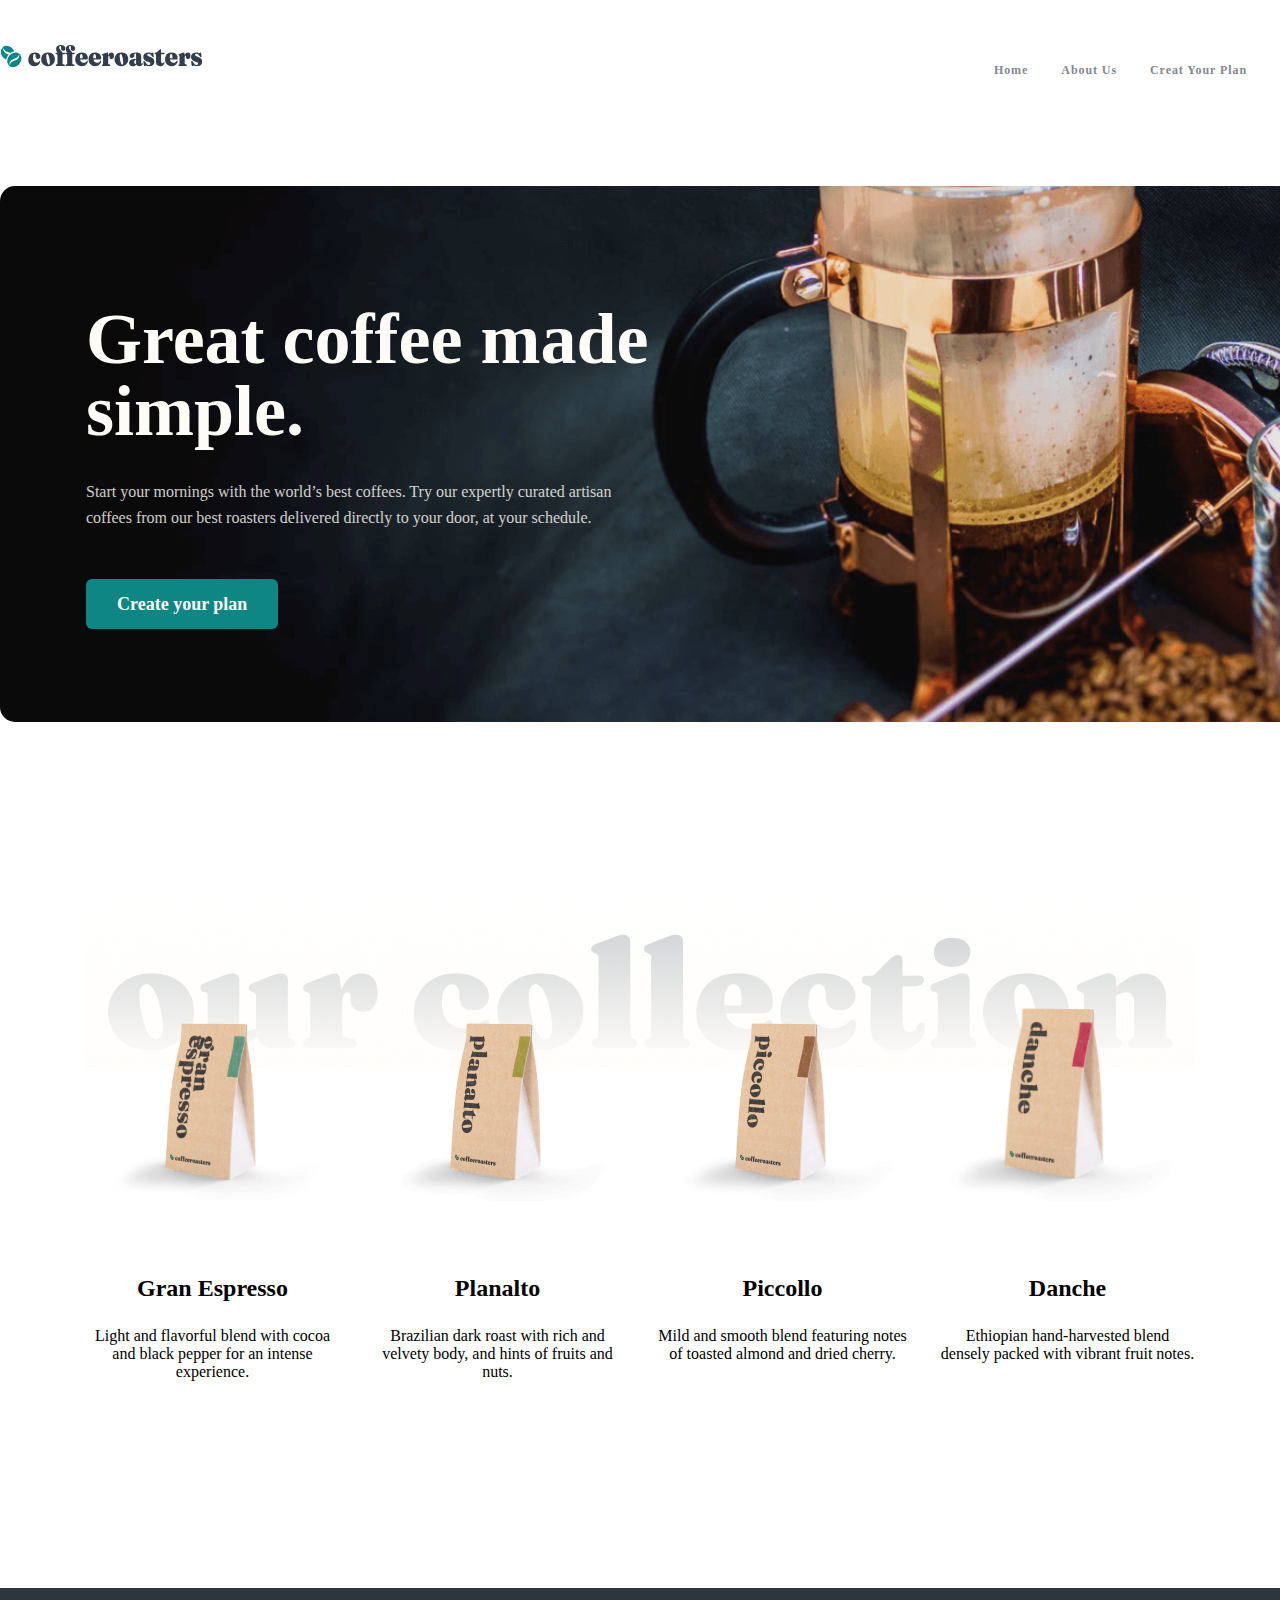
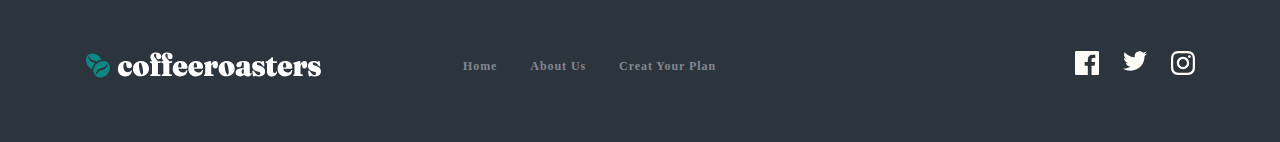
==== commit d51dfb76: "Scss bug fixed" ====
--- a/index.html
+++ b/index.html
@@ -4,9 +4,11 @@
   <meta charset="UTF-8">
   <meta http-equiv="X-UA-Compatible" content="IE=edge">
   <meta name="viewport" content="width=device-width, initial-scale=1.0">
+
   <link rel="stylesheet" href="css/normalize.css">
   <link rel="stylesheet" href="css/styles.css">
-  <title>Coffee Roaster</title>
+  <link rel="stylesheet" href="scss/main.css">
+  <title>Coffee Roaster | Home</title>
 </head>
 <body>
 <div class="container">
@@ -37,7 +39,7 @@
   <p class="hero-text">
     Start your mornings with the world’s best coffees. Try our expertly curated artisan coffees from our best roasters delivered directly to your door, at your schedule.
   </p>
-    <a class="hero-link" href="#">Create your plan</a>
+    <a class="hero-link" href="plan.html">Create your plan</a>
 </div>
 </div>
 
--- a/css/styles.css
+++ b/css/styles.css
@@ -1,61 +1,5 @@
 :root {
   --heading-color: #333D4B;
-}
-
-@font-face {
-  font-family: "Barlow";
-  src: url("../fonts/Barlow-Regular.woff2") format("woff2"),
-    url("../fonts/Barlow-Regular.woff") format("woff");
-  font-weight: normal;
-  font-style: normal;
-  font-display: swap;
-}
-
-@font-face {
-  font-family: "Fraunces 9pt";
-  src: url("../fonts/Fraunces9pt-Black.woff2") format("woff2"),
-    url("../fonts/Fraunces9pt-Black.woff") format("woff");
-  font-weight: 900;
-  font-style: normal;
-  font-display: swap;
-}
-
-body {
-  font-family: "Barlow","Arial", sans-serif;
-  font-size: 16px;
-  line-height: 26px;
-  background-color: #fff;
-  ;
-}
-
-html {
-  box-sizing: border-box;
-}
-
-*,
-*::before,
-*::after {
-  box-sizing: inherit;
-  margin: 0;
-}
-
-.container {
-  max-width: 1320px;
-  padding-left: 20px;
-  padding-right: 20px;
-  margin-left: auto;
-  margin-right: auto;
-}
-
-.visually-hidden {
-  position: absolute;
-  width: 1px;
-  height: 1px;
-  margin: -1px;
-  border: 0;
-  padding: 0;
-  clip: rect(0 0 0 0);
-  overflow: hidden;
 }
 
 .header {
@@ -338,11 +282,6 @@
 .commitment__text {
   color: var(--heading-color);
   opacity: 0.8;
-}
-
-/* QUALITY  */
-.quality {
-
 }
 
 .quality-wrapper {
@@ -758,4 +697,5 @@
   .burger-nav {
     display: none;
   }
-}+}
+
